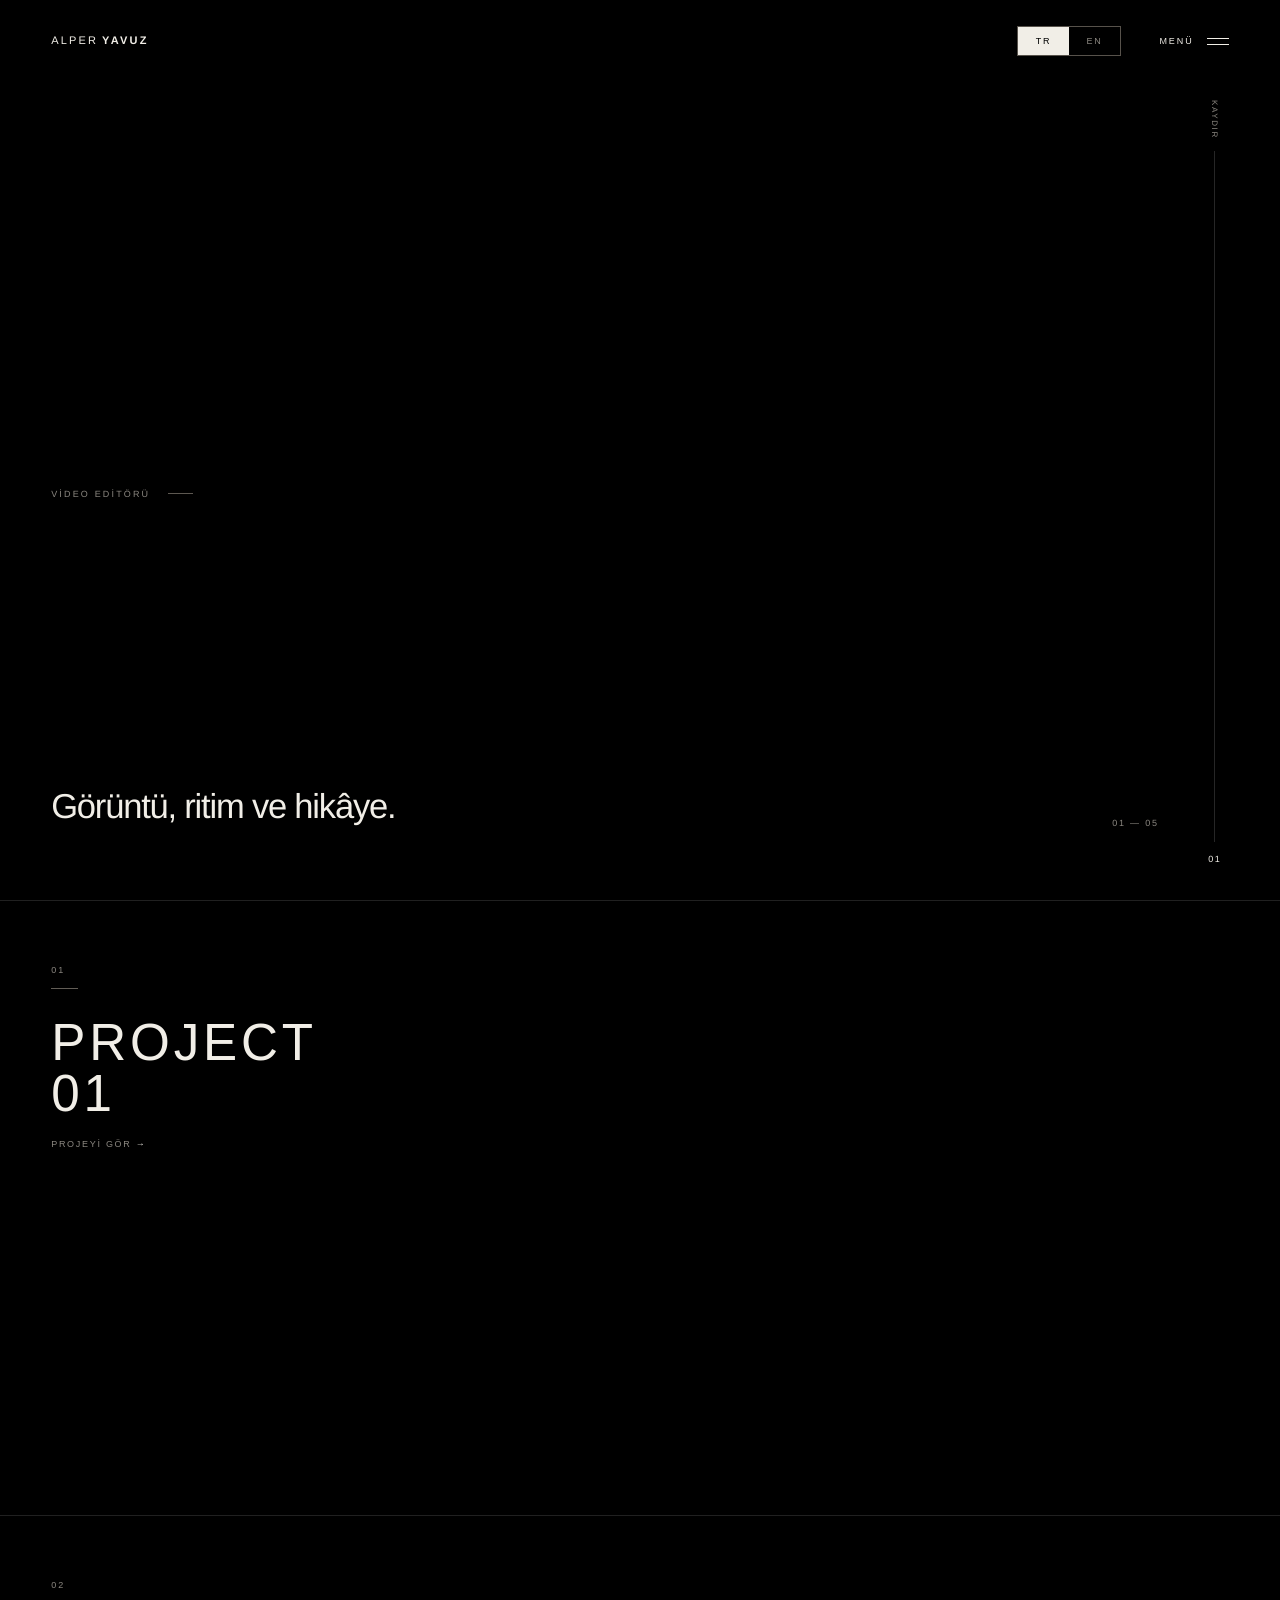
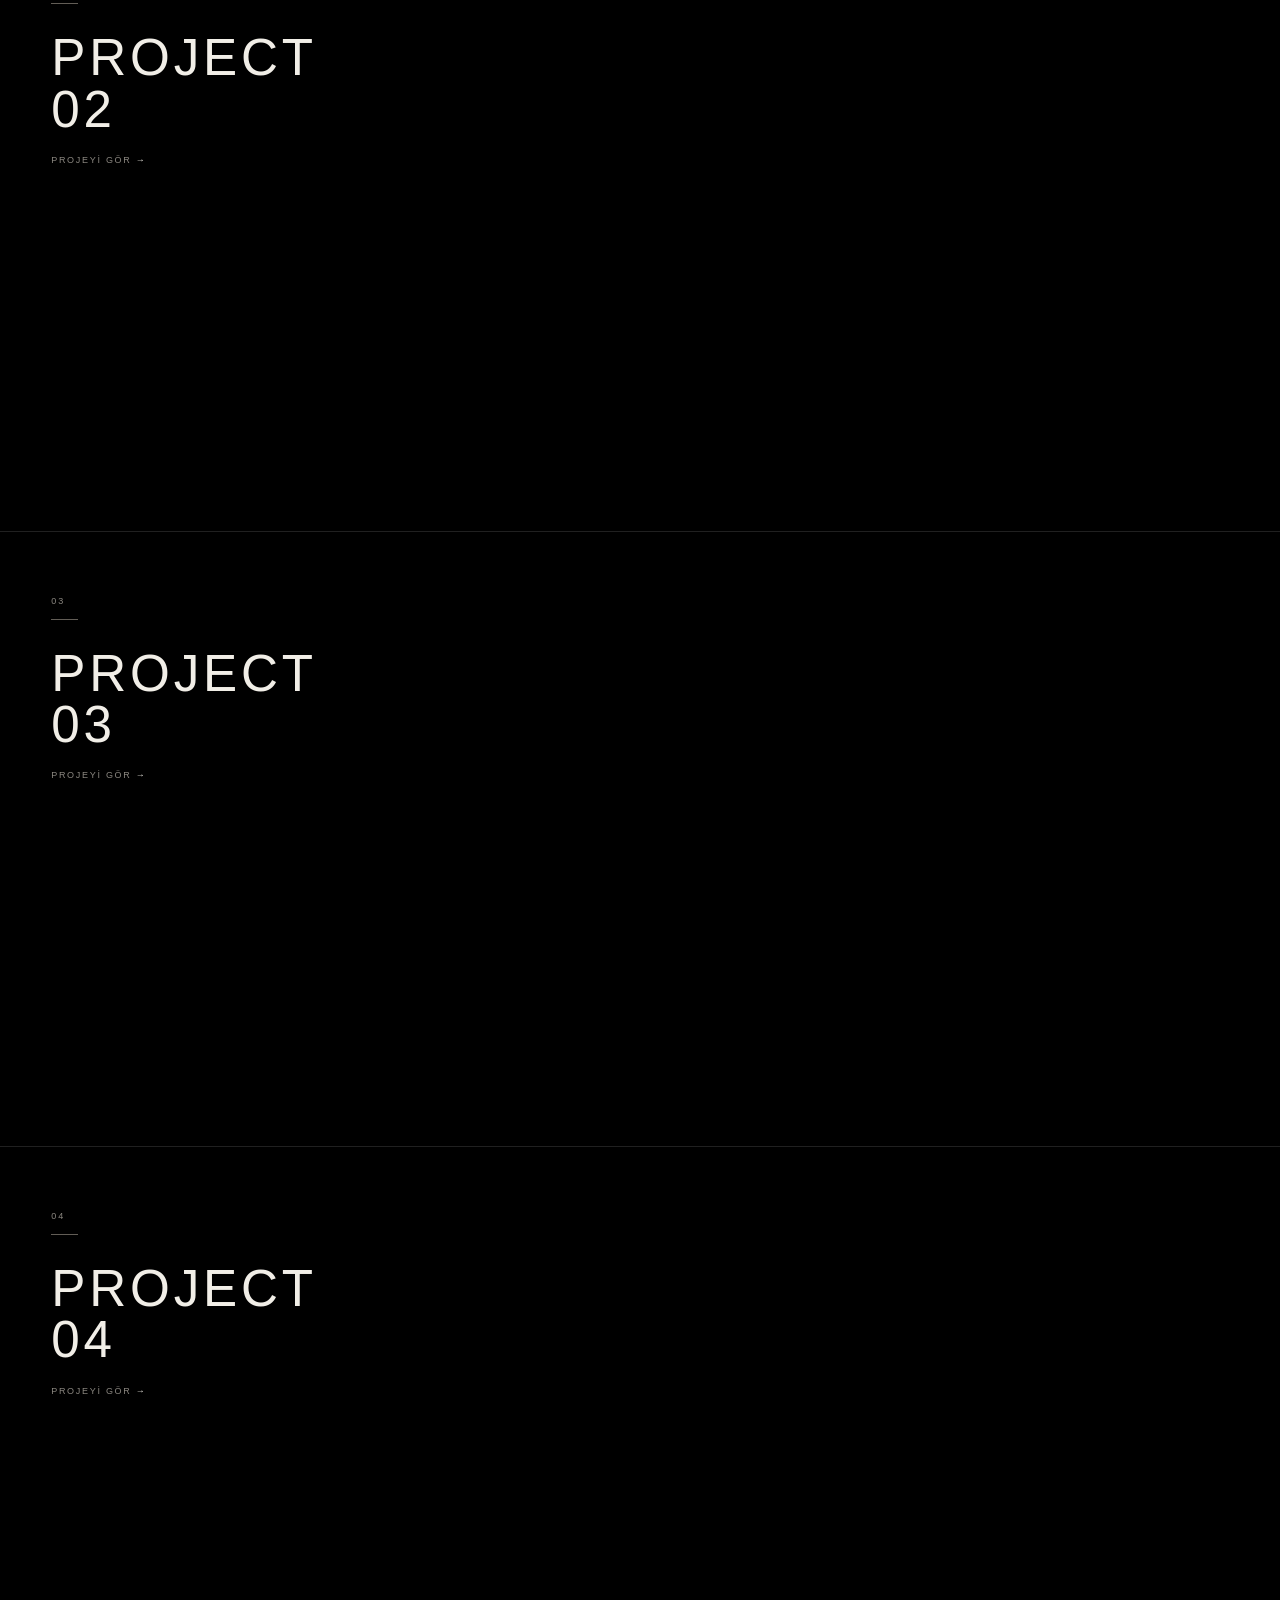
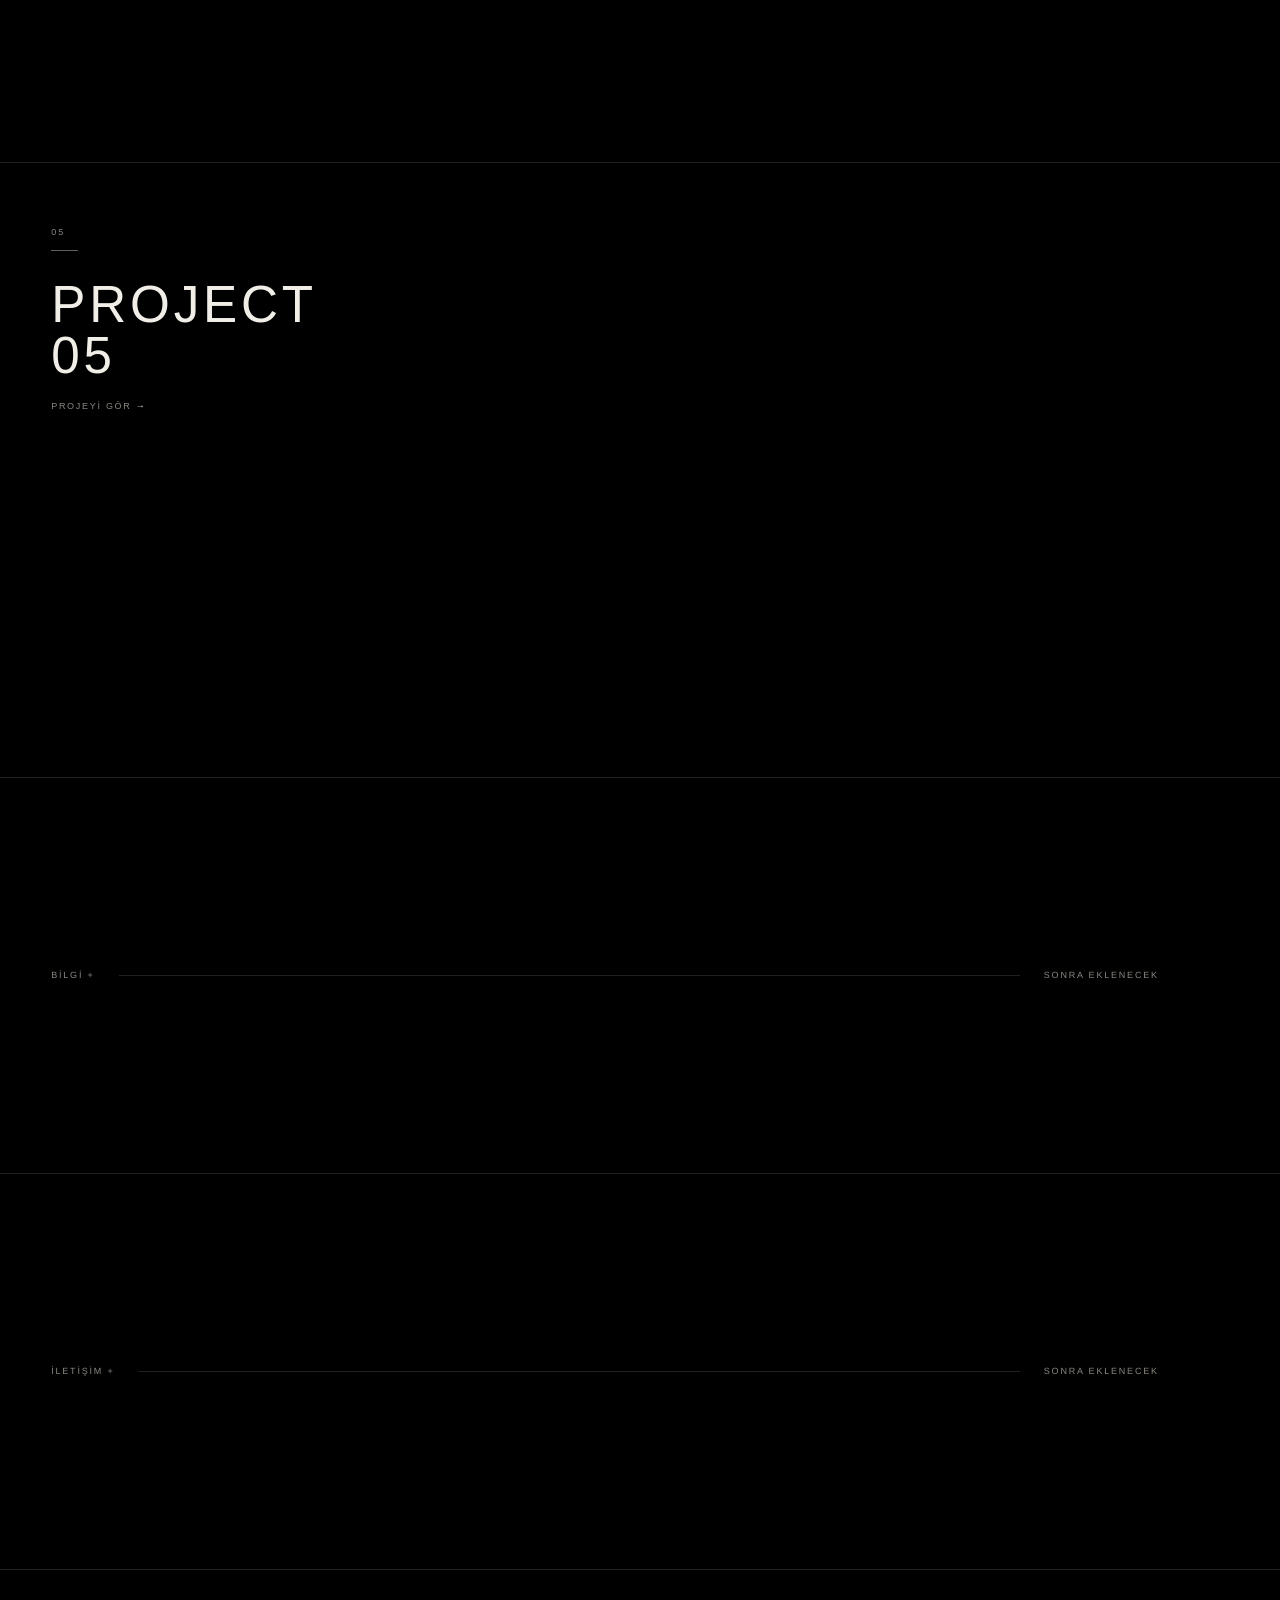
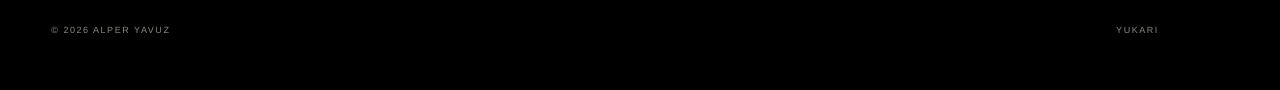
==== index.html @ e5b972b0 "Add files via upload" ====
<!doctype html>
<html lang="tr">
<head>
  <meta charset="utf-8">
  <meta name="viewport" content="width=device-width, initial-scale=1, viewport-fit=cover">
  <meta name="theme-color" content="#000000">
  <meta name="description" content="Alper Yavuz — Video Editor Portfolio">
  <title>Alper Yavuz — Video Editor</title>

  <link rel="stylesheet" href="styles.css">
  <script defer src="script.js"></script>
</head>

<body>
  <div class="loader" aria-hidden="true">
    <div class="loader__bar"><span></span></div>
    <span class="loader__count">00</span>
  </div>

  <div class="cursor" aria-hidden="true">
    <span data-tr="GÖR" data-en="VIEW">GÖR</span>
  </div>

  <header class="header">
    <a class="brand" href="#top" aria-label="Alper Yavuz">
      <span class="brand__thin">Alper</span>
      <span class="brand__bold">Yavuz</span>
    </a>

    <div class="header__actions">
      <div class="language" data-active="tr" role="group" aria-label="Dil seçimi">
        <span class="language__indicator" aria-hidden="true"></span>
        <button class="language__button is-active" type="button" data-language="tr">TR</button>
        <button class="language__button" type="button" data-language="en">EN</button>
      </div>

      <button class="menu-button" type="button" aria-expanded="false" aria-controls="menu">
        <span data-tr="MENÜ" data-en="MENU">MENÜ</span>
        <span class="menu-button__icon" aria-hidden="true"><i></i><i></i></span>
      </button>
    </div>
  </header>

  <nav class="menu" id="menu" aria-hidden="true">
    <div class="menu__inner">
      <a href="#work" data-menu-close>
        <small>01</small>
        <strong data-tr="İŞLER" data-en="WORK">İŞLER</strong>
      </a>
      <a href="#info" data-menu-close>
        <small>02</small>
        <strong data-tr="BİLGİ" data-en="INFO">BİLGİ</strong>
      </a>
      <a href="#contact" data-menu-close>
        <small>03</small>
        <strong data-tr="İLETİŞİM" data-en="CONTACT">İLETİŞİM</strong>
      </a>
    </div>
  </nav>

  <aside class="progress" aria-hidden="true">
    <span class="progress__label" data-tr="KAYDIR" data-en="SCROLL">KAYDIR</span>
    <span class="progress__track"><i></i></span>
    <span class="progress__number">01</span>
  </aside>

  <main id="top">
    <section class="hero">
      <div class="hero__role">
        <span data-tr="VİDEO EDİTÖRÜ" data-en="VIDEO EDITOR">VİDEO EDİTÖRÜ</span>
        <i aria-hidden="true"></i>
      </div>

      <div class="hero__bottom">
        <p data-tr="Görüntü, ritim ve hikâye."
           data-en="Image, rhythm and story.">
          Görüntü, ritim ve hikâye.
        </p>
        <span>01 — 05</span>
      </div>
    </section>

    <section class="work" id="work" aria-label="Portfolio">
      <article class="project" data-index="01">
        <button class="project__button" type="button" aria-label="Project 01">
          <div class="project__meta">
            <span class="project__number">01</span>
            <h2>Project 01</h2>
            <span class="project__view" data-tr="PROJEYİ GÖR" data-en="VIEW PROJECT">PROJEYİ GÖR</span>
          </div>
          <div class="project__media project__media--01">
            <span data-tr="VİDEO / GÖRSEL ALANI" data-en="VIDEO / IMAGE AREA">VİDEO / GÖRSEL ALANI</span>
          </div>
        </button>
      </article>

      <article class="project" data-index="02">
        <button class="project__button" type="button" aria-label="Project 02">
          <div class="project__meta">
            <span class="project__number">02</span>
            <h2>Project 02</h2>
            <span class="project__view" data-tr="PROJEYİ GÖR" data-en="VIEW PROJECT">PROJEYİ GÖR</span>
          </div>
          <div class="project__media project__media--02">
            <span data-tr="VİDEO / GÖRSEL ALANI" data-en="VIDEO / IMAGE AREA">VİDEO / GÖRSEL ALANI</span>
          </div>
        </button>
      </article>

      <article class="project" data-index="03">
        <button class="project__button" type="button" aria-label="Project 03">
          <div class="project__meta">
            <span class="project__number">03</span>
            <h2>Project 03</h2>
            <span class="project__view" data-tr="PROJEYİ GÖR" data-en="VIEW PROJECT">PROJEYİ GÖR</span>
          </div>
          <div class="project__media project__media--03">
            <span data-tr="VİDEO / GÖRSEL ALANI" data-en="VIDEO / IMAGE AREA">VİDEO / GÖRSEL ALANI</span>
          </div>
        </button>
      </article>

      <article class="project" data-index="04">
        <button class="project__button" type="button" aria-label="Project 04">
          <div class="project__meta">
            <span class="project__number">04</span>
            <h2>Project 04</h2>
            <span class="project__view" data-tr="PROJEYİ GÖR" data-en="VIEW PROJECT">PROJEYİ GÖR</span>
          </div>
          <div class="project__media project__media--04">
            <span data-tr="VİDEO / GÖRSEL ALANI" data-en="VIDEO / IMAGE AREA">VİDEO / GÖRSEL ALANI</span>
          </div>
        </button>
      </article>

      <article class="project" data-index="05">
        <button class="project__button" type="button" aria-label="Project 05">
          <div class="project__meta">
            <span class="project__number">05</span>
            <h2>Project 05</h2>
            <span class="project__view" data-tr="PROJEYİ GÖR" data-en="VIEW PROJECT">PROJEYİ GÖR</span>
          </div>
          <div class="project__media project__media--05">
            <span data-tr="VİDEO / GÖRSEL ALANI" data-en="VIDEO / IMAGE AREA">VİDEO / GÖRSEL ALANI</span>
          </div>
        </button>
      </article>
    </section>

    <section class="reserved" id="info">
      <span data-tr="BİLGİ +" data-en="INFO +">BİLGİ +</span>
      <div class="reserved__line"></div>
      <span data-tr="SONRA EKLENECEK" data-en="COMING LATER">SONRA EKLENECEK</span>
    </section>

    <section class="reserved" id="contact">
      <span data-tr="İLETİŞİM +" data-en="CONTACT +">İLETİŞİM +</span>
      <div class="reserved__line"></div>
      <span data-tr="SONRA EKLENECEK" data-en="COMING LATER">SONRA EKLENECEK</span>
    </section>
  </main>

  <div class="modal" aria-hidden="true" role="dialog" aria-modal="true" aria-label="Project preview">
    <button class="modal__close" type="button" aria-label="Kapat">×</button>

    <div class="modal__content">
      <span class="modal__number">01</span>
      <h2>Project 01</h2>
      <div class="modal__media">
        <span data-tr="VİDEO BURAYA GELECEK" data-en="VIDEO WILL GO HERE">VİDEO BURAYA GELECEK</span>
      </div>
    </div>
  </div>

  <footer class="footer">
    <span>© 2026 Alper Yavuz</span>
    <a href="#top" data-tr="YUKARI" data-en="BACK TO TOP">YUKARI</a>
  </footer>
</body>
</html>
---- styles.css ----
/*
  FONT
  ----
  Kendi lisanslı Grotesk font dosyalarını assets/fonts klasörüne şu isimlerle koy:
  Grotesk-Thin.woff2
  Grotesk-Regular.woff2
  Grotesk-Bold.woff2

  Dosyalar eklenmezse Helvetica Neue / Arial otomatik fallback olarak kullanılır.
*/

@font-face {
  font-family: "Grotesk";
  src: url("assets/fonts/Grotesk-Thin.woff2") format("woff2");
  font-style: normal;
  font-weight: 200;
  font-display: swap;
}

@font-face {
  font-family: "Grotesk";
  src: url("assets/fonts/Grotesk-Regular.woff2") format("woff2");
  font-style: normal;
  font-weight: 400;
  font-display: swap;
}

@font-face {
  font-family: "Grotesk";
  src: url("assets/fonts/Grotesk-Bold.woff2") format("woff2");
  font-style: normal;
  font-weight: 800;
  font-display: swap;
}

:root {
  --black: #000000;
  --off-white: #f1eee7;
  --muted: #8b8780;
  --line: #202020;
  --panel: #080808;
  --header-height: 82px;
  --side: clamp(20px, 4vw, 64px);
  --ease: cubic-bezier(.77, 0, .18, 1);
}

* {
  box-sizing: border-box;
}

html {
  background: var(--black);
  scroll-behavior: smooth;
}

body {
  margin: 0;
  overflow-x: hidden;
  background: var(--black);
  color: var(--off-white);
  font-family: "Grotesk", "Helvetica Neue", Helvetica, Arial, sans-serif;
  -webkit-font-smoothing: antialiased;
  text-rendering: geometricPrecision;
}

body.is-locked {
  overflow: hidden;
}

a {
  color: inherit;
  text-decoration: none;
}

button {
  color: inherit;
  font: inherit;
}

button,
a {
  -webkit-tap-highlight-color: transparent;
}

::selection {
  background: var(--off-white);
  color: var(--black);
}

/* Loader */

.loader {
  position: fixed;
  inset: 0;
  z-index: 1000;
  display: grid;
  place-items: center;
  background: var(--black);
  transition:
    opacity .65s ease,
    visibility .65s ease;
}

.loader.is-hidden {
  opacity: 0;
  visibility: hidden;
}

.loader__bar {
  width: min(230px, 56vw);
  height: 1px;
  overflow: hidden;
  background: #1b1b1b;
}

.loader__bar span {
  display: block;
  width: 0;
  height: 100%;
  background: var(--off-white);
}

.loader__count {
  position: absolute;
  transform: translateY(34px);
  color: var(--muted);
  font-size: 9px;
  letter-spacing: .24em;
}

/* Header */

.header {
  position: fixed;
  z-index: 100;
  top: 0;
  left: 0;
  width: 100%;
  height: var(--header-height);
  padding: 0 var(--side);
  display: flex;
  align-items: center;
  justify-content: space-between;
  mix-blend-mode: difference;
}

.brand {
  display: inline-flex;
  align-items: baseline;
  gap: .35em;
  font-size: 11px;
  letter-spacing: .2em;
  text-transform: uppercase;
  white-space: nowrap;
}

.brand__thin {
  font-weight: 200;
}

.brand__bold {
  font-weight: 800;
}

.header__actions {
  display: flex;
  align-items: center;
  gap: clamp(18px, 3vw, 42px);
}

/* Language switch */

.language {
  position: relative;
  width: 104px;
  height: 30px;
  display: grid;
  grid-template-columns: 1fr 1fr;
  border: 1px solid #57524b;
  background: transparent;
}

.language__indicator {
  position: absolute;
  z-index: 1;
  top: 0;
  bottom: 0;
  left: 0;
  width: 50%;
  background: var(--off-white);
  transition: transform .35s var(--ease);
}

.language[data-active="en"] .language__indicator {
  transform: translateX(100%);
}

.language__button {
  position: relative;
  z-index: 2;
  border: 0;
  background: transparent;
  color: var(--muted);
  cursor: pointer;
  font-size: 9px;
  font-weight: 400;
  letter-spacing: .2em;
  transition: color .3s ease;
}

.language__button.is-active {
  color: var(--black);
}

/* Menu button */

.menu-button {
  display: inline-flex;
  align-items: center;
  gap: 13px;
  padding: 8px 0;
  border: 0;
  background: transparent;
  cursor: pointer;
  font-size: 9px;
  letter-spacing: .22em;
  text-transform: uppercase;
}

.menu-button__icon {
  position: relative;
  width: 22px;
  height: 12px;
  display: block;
}

.menu-button__icon i {
  position: absolute;
  right: 0;
  width: 22px;
  height: 1px;
  background: var(--off-white);
  transition:
    top .35s var(--ease),
    transform .35s var(--ease);
}

.menu-button__icon i:first-child {
  top: 3px;
}

.menu-button__icon i:last-child {
  top: 9px;
}

.menu-button[aria-expanded="true"] .menu-button__icon i:first-child {
  top: 6px;
  transform: rotate(45deg);
}

.menu-button[aria-expanded="true"] .menu-button__icon i:last-child {
  top: 6px;
  transform: rotate(-45deg);
}

/* Fullscreen menu */

.menu {
  position: fixed;
  z-index: 90;
  inset: 0;
  visibility: hidden;
  transform: translateY(-100%);
  background: var(--black);
  transition:
    transform .72s var(--ease),
    visibility .72s;
}

.menu.is-open {
  visibility: visible;
  transform: translateY(0);
}

.menu__inner {
  min-height: 100%;
  padding:
    calc(var(--header-height) + 7vh)
    var(--side)
    7vh;
  display: flex;
  flex-direction: column;
  justify-content: center;
}

.menu__inner a {
  display: grid;
  grid-template-columns: 64px 1fr;
  align-items: baseline;
  padding: 2.2vh 0;
  border-bottom: 1px solid var(--line);
}

.menu__inner small {
  color: var(--muted);
  font-size: 9px;
  letter-spacing: .18em;
}

.menu__inner strong {
  font-size: clamp(44px, 8vw, 112px);
  font-weight: 200;
  line-height: .92;
  letter-spacing: -.055em;
  transition: opacity .25s ease;
}

.menu__inner a:hover strong {
  opacity: .55;
}

/* Scroll progress */

.progress {
  position: fixed;
  z-index: 40;
  top: 100px;
  right: var(--side);
  bottom: 36px;
  width: 28px;
  display: flex;
  flex-direction: column;
  align-items: center;
  pointer-events: none;
}

.progress__label {
  margin-bottom: 12px;
  color: var(--muted);
  font-size: 8px;
  letter-spacing: .2em;
  writing-mode: vertical-rl;
}

.progress__track {
  position: relative;
  width: 1px;
  flex: 1;
  overflow: hidden;
  background: #262626;
}

.progress__track i {
  position: absolute;
  inset: 0 0 auto;
  height: 0;
  background: var(--off-white);
}

.progress__number {
  margin-top: 12px;
  font-size: 9px;
  letter-spacing: .18em;
}

/* Hero */

.hero {
  min-height: 100svh;
  padding:
    calc(var(--header-height) + 13vh)
    calc(var(--side) + 70px)
    8vh
    var(--side);
  display: grid;
  grid-template-rows: 1fr auto;
}

.hero__role {
  align-self: center;
  display: inline-flex;
  align-items: center;
  gap: 18px;
  color: var(--muted);
  font-size: 9px;
  letter-spacing: .24em;
}

.hero__role i {
  width: 25px;
  height: 1px;
  background: #5d5851;
}

.hero__bottom {
  display: flex;
  justify-content: space-between;
  gap: 30px;
  align-items: end;
}

.hero__bottom p {
  max-width: 520px;
  margin: 0;
  font-size: clamp(22px, 2.7vw, 42px);
  font-weight: 200;
  line-height: 1.15;
  letter-spacing: -.035em;
}

.hero__bottom > span {
  color: var(--muted);
  font-size: 9px;
  letter-spacing: .2em;
}

/* Projects */

.work {
  border-top: 1px solid var(--line);
}

.project {
  min-height: clamp(340px, 48vw, 680px);
  overflow: hidden;
  border-bottom: 1px solid var(--line);
}

.project__button {
  width: 100%;
  min-height: inherit;
  padding: 0;
  display: grid;
  grid-template-columns: minmax(250px, 28vw) minmax(0, 1fr);
  border: 0;
  background: var(--black);
  text-align: left;
  cursor: pointer;
}

.project__meta {
  position: relative;
  z-index: 2;
  padding:
    clamp(34px, 5vw, 76px)
    24px
    clamp(34px, 5vw, 76px)
    var(--side);
  display: flex;
  flex-direction: column;
  justify-content: center;
}

.project__number {
  color: var(--muted);
  font-size: 9px;
  letter-spacing: .22em;
}

.project__number::after {
  content: "";
  display: block;
  width: 27px;
  height: 1px;
  margin-top: 13px;
  background: #625d56;
}

.project h2 {
  margin: 28px 0 20px;
  font-size: clamp(30px, 4vw, 62px);
  font-weight: 200;
  letter-spacing: .075em;
  line-height: 1;
  text-transform: uppercase;
}

.project__view {
  color: var(--muted);
  font-size: 9px;
  letter-spacing: .19em;
}

.project__view::after {
  content: "  →";
  color: var(--off-white);
}

.project__media {
  position: relative;
  min-width: 0;
  overflow: hidden;
  background: var(--panel);
  transform: scale(1);
  transition: transform .75s cubic-bezier(.2,.8,.2,1);
}

.project__media::before,
.project__media::after {
  content: "";
  position: absolute;
  inset: 0;
}

.project__media::before {
  opacity: .52;
  transform: scale(1);
  transition:
    opacity .55s ease,
    transform .85s cubic-bezier(.2,.8,.2,1);
}

.project__media::after {
  background:
    linear-gradient(
      90deg,
      rgba(0,0,0,.58),
      transparent 24%,
      transparent 76%,
      rgba(0,0,0,.22)
    );
}

.project__media--01::before {
  background:
    linear-gradient(120deg, #040404 12%, #1c1c1c 51%, #050505 88%);
}

.project__media--02::before {
  background:
    radial-gradient(circle at 58% 47%, #262626 0 3%, #111111 4% 20%, #040404 21% 100%);
}

.project__media--03::before {
  background:
    linear-gradient(137deg, #040404 0 39%, #1d1d1d 40% 49%, #060606 50% 100%);
}

.project__media--04::before {
  background:
    radial-gradient(ellipse at 70% 36%, #212121 0 8%, #0d0d0d 30%, #030303 72%);
}

.project__media--05::before {
  background:
    linear-gradient(90deg, #040404 0 48%, #232323 49% 51%, #050505 52%);
}

.project__media > span {
  position: absolute;
  z-index: 2;
  right: 20px;
  bottom: 18px;
  color: #5f5a54;
  font-size: 8px;
  letter-spacing: .18em;
}

.project__button:hover .project__media {
  transform: scale(.985);
}

.project__button:hover .project__media::before {
  opacity: .82;
  transform: scale(1.04);
}

/* Reserved sections */

.reserved {
  min-height: 44svh;
  padding:
    clamp(70px, 10vw, 140px)
    calc(var(--side) + 70px)
    clamp(70px, 10vw, 140px)
    var(--side);
  display: grid;
  grid-template-columns: auto minmax(40px, 1fr) auto;
  gap: 24px;
  align-items: center;
  border-bottom: 1px solid var(--line);
}

.reserved > span {
  color: var(--muted);
  font-size: 9px;
  letter-spacing: .2em;
  white-space: nowrap;
}

.reserved__line {
  height: 1px;
  background: var(--line);
}

/* Modal */

.modal {
  position: fixed;
  z-index: 200;
  inset: 0;
  visibility: hidden;
  opacity: 0;
  background: var(--black);
  transition:
    opacity .45s ease,
    visibility .45s ease;
}

.modal.is-open {
  visibility: visible;
  opacity: 1;
}

.modal__close {
  position: absolute;
  z-index: 2;
  top: 20px;
  right: var(--side);
  padding: 4px;
  border: 0;
  background: transparent;
  cursor: pointer;
  font-size: 38px;
  font-weight: 200;
  line-height: 1;
}

.modal__content {
  min-height: 100%;
  padding: 14vh var(--side) 6vh;
  display: grid;
  grid-template-columns: 70px minmax(0, 1fr);
  grid-template-rows: auto 1fr;
  gap: 24px;
}

.modal__number {
  padding-top: 14px;
  color: var(--muted);
  font-size: 9px;
  letter-spacing: .2em;
}

.modal h2 {
  margin: 0 0 4vh;
  font-size: clamp(44px, 8vw, 120px);
  font-weight: 200;
  line-height: .9;
  letter-spacing: -.055em;
}

.modal__media {
  grid-column: 2;
  min-height: 52vh;
  display: grid;
  place-items: center;
  border: 1px solid var(--line);
  background: var(--panel);
  color: var(--muted);
  font-size: 9px;
  letter-spacing: .2em;
}

/* Footer */

.footer {
  min-height: 120px;
  padding: 36px calc(var(--side) + 70px) 36px var(--side);
  display: flex;
  align-items: center;
  justify-content: space-between;
  gap: 24px;
  color: var(--muted);
  font-size: 9px;
  letter-spacing: .17em;
  text-transform: uppercase;
}

/* Custom cursor */

.cursor {
  position: fixed;
  z-index: 500;
  top: 0;
  left: 0;
  width: 64px;
  height: 64px;
  display: grid;
  place-items: center;
  pointer-events: none;
  border: 1px solid rgba(241,238,231,.62);
  border-radius: 50%;
  opacity: 0;
  transform: translate(-50%, -50%) scale(.35);
  transition:
    width .22s ease,
    height .22s ease,
    opacity .18s ease,
    transform .22s ease;
}

.cursor span {
  opacity: 0;
  font-size: 8px;
  letter-spacing: .16em;
  transition: opacity .2s ease;
}

.cursor.is-visible {
  opacity: 1;
}

.cursor.is-project {
  width: 86px;
  height: 86px;
  background: var(--off-white);
  color: var(--black);
  transform: translate(-50%, -50%) scale(1);
}

.cursor.is-project span {
  opacity: 1;
}

/* Entry animations */

.hero__role,
.hero__bottom,
.project__meta,
.project__media,
.reserved > * {
  opacity: 0;
  transform: translateY(22px);
  transition:
    opacity .85s ease,
    transform .85s var(--ease);
}

.is-revealed {
  opacity: 1 !important;
  transform: none !important;
}

/* Mobile */

@media (max-width: 760px) {
  :root {
    --header-height: 72px;
    --side: 18px;
  }

  .header {
    background: linear-gradient(to bottom, rgba(0,0,0,.88), transparent);
    mix-blend-mode: normal;
  }

  .brand {
    font-size: 10px;
    letter-spacing: .16em;
  }

  .header__actions {
    gap: 14px;
  }

  .language {
    width: 82px;
    height: 28px;
  }

  .menu-button > span:first-child {
    display: none;
  }

  .progress,
  .cursor {
    display: none;
  }

  .hero {
    min-height: 100svh;
    padding:
      calc(var(--header-height) + 11vh)
      var(--side)
      max(36px, env(safe-area-inset-bottom))
      var(--side);
  }

  .hero__role {
    align-self: start;
    margin-top: 16vh;
  }

  .hero__bottom {
    align-items: end;
  }

  .hero__bottom p {
    max-width: 270px;
    font-size: clamp(26px, 8vw, 38px);
  }

  .project {
    min-height: auto;
  }

  .project__button {
    min-height: 72svh;
    grid-template-columns: 1fr;
    grid-template-rows: minmax(0, 1fr) auto;
  }

  .project__media {
    grid-row: 1;
    min-height: 48svh;
  }

  .project__meta {
    grid-row: 2;
    padding: 25px var(--side) 30px;
  }

  .project h2 {
    margin: 20px 0 16px;
    font-size: clamp(28px, 9vw, 44px);
  }

  .project__media > span {
    right: 14px;
    bottom: 13px;
    font-size: 7px;
  }

  .reserved {
    min-height: 32svh;
    padding: 60px var(--side);
    grid-template-columns: 1fr;
    gap: 20px;
  }

  .reserved__line {
    width: 100%;
  }

  .menu__inner a {
    grid-template-columns: 38px 1fr;
  }

  .menu__inner strong {
    font-size: clamp(42px, 15vw, 72px);
  }

  .modal__content {
    padding:
      calc(var(--header-height) + 34px)
      var(--side)
      28px;
    grid-template-columns: 1fr;
    grid-template-rows: auto auto 1fr;
    gap: 14px;
  }

  .modal__number {
    padding: 0;
  }

  .modal h2 {
    margin: 0 0 16px;
    font-size: clamp(40px, 14vw, 72px);
  }

  .modal__media {
    grid-column: 1;
    min-height: 56svh;
    text-align: center;
  }

  .footer {
    min-height: 100px;
    padding: 30px var(--side);
  }
}

/* Reduced motion */

@media (prefers-reduced-motion: reduce) {
  html {
    scroll-behavior: auto;
  }

  *,
  *::before,
  *::after {
    animation-duration: .01ms !important;
    animation-iteration-count: 1 !important;
    transition-duration: .01ms !important;
  }

  .loader {
    display: none;
  }
}
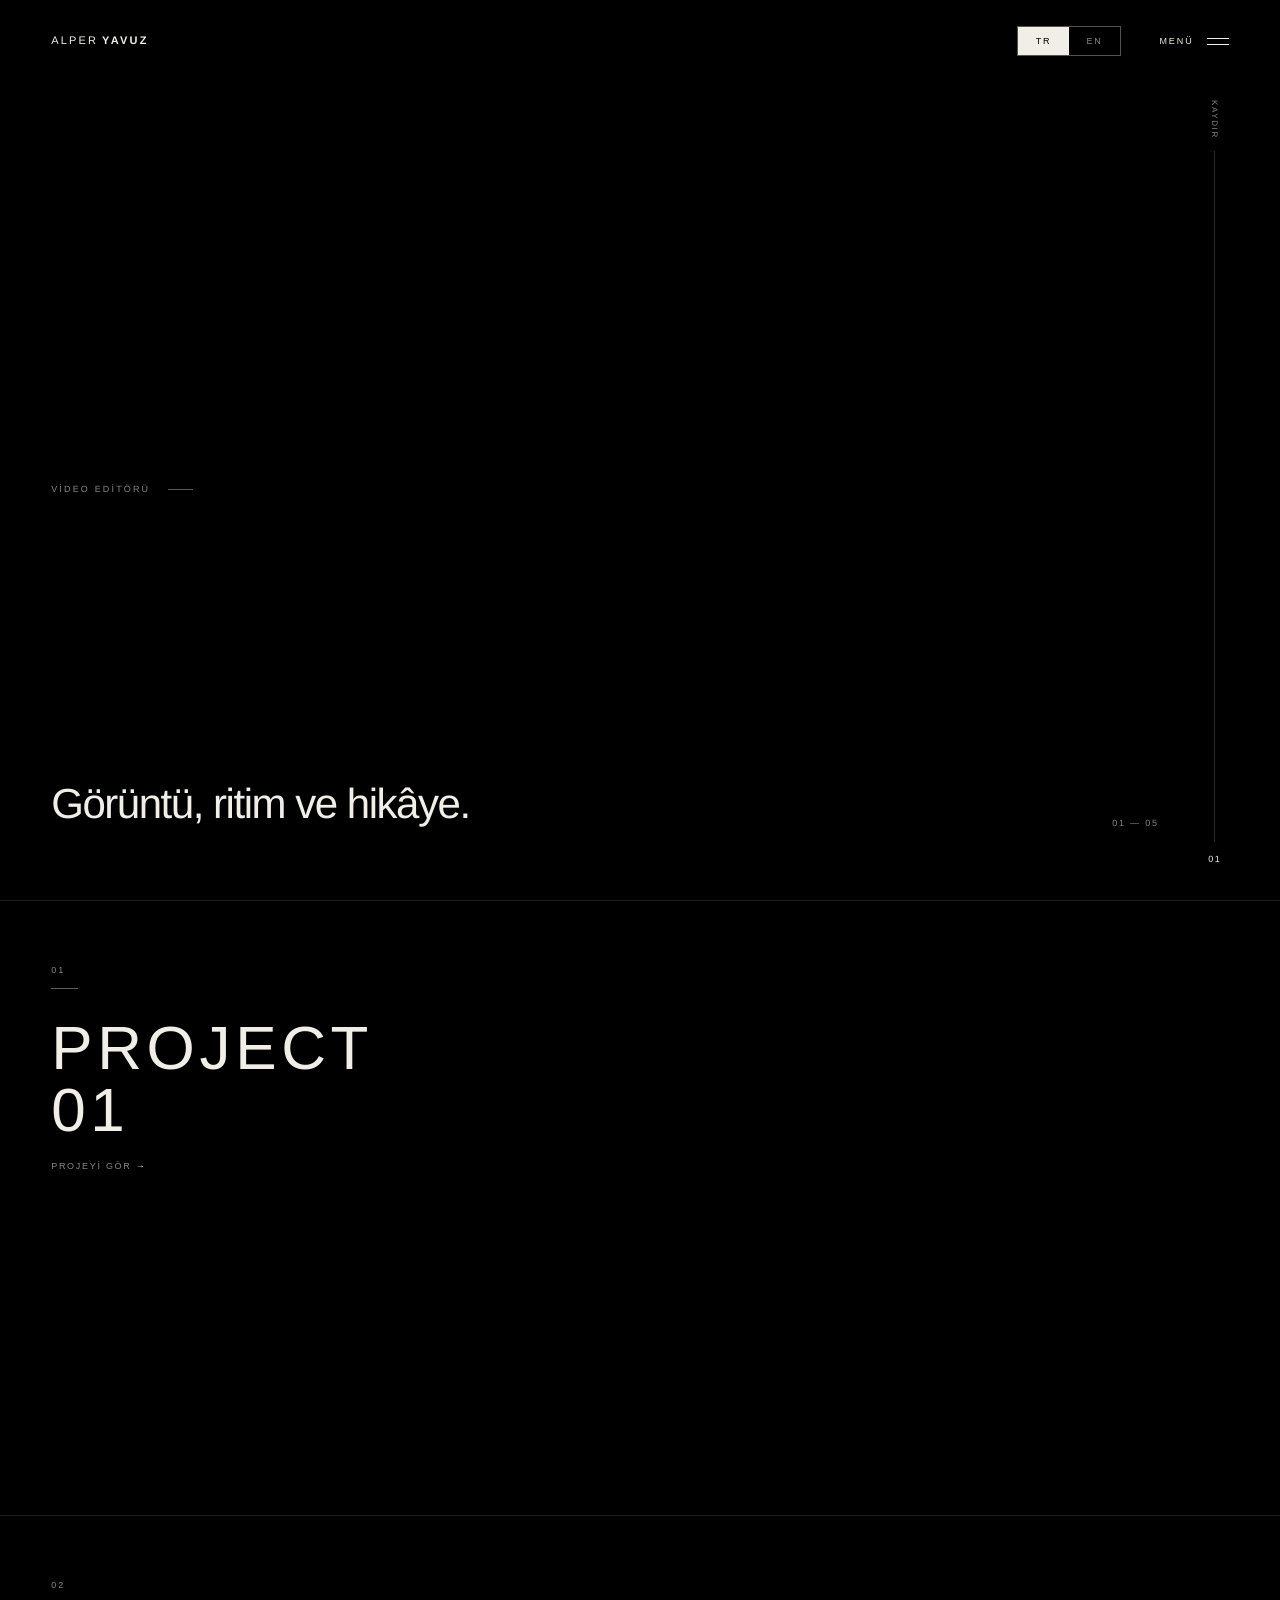
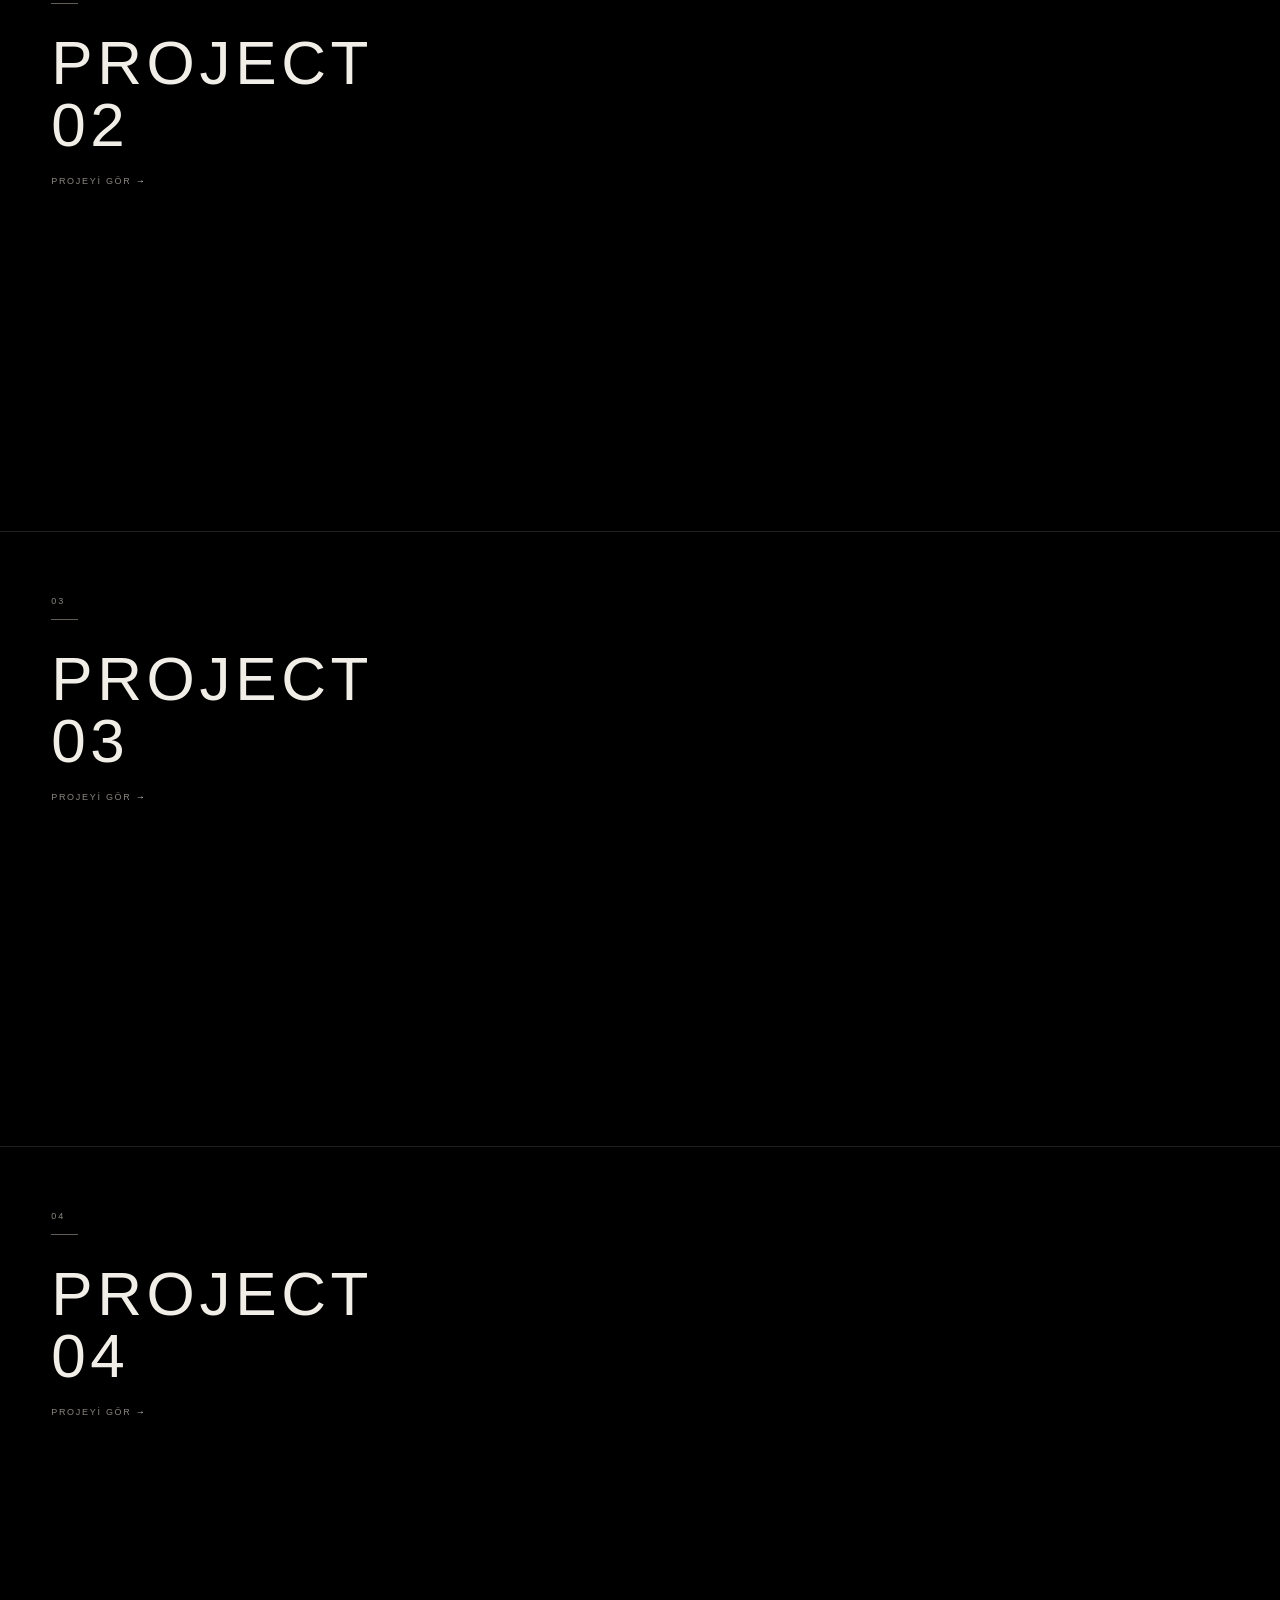
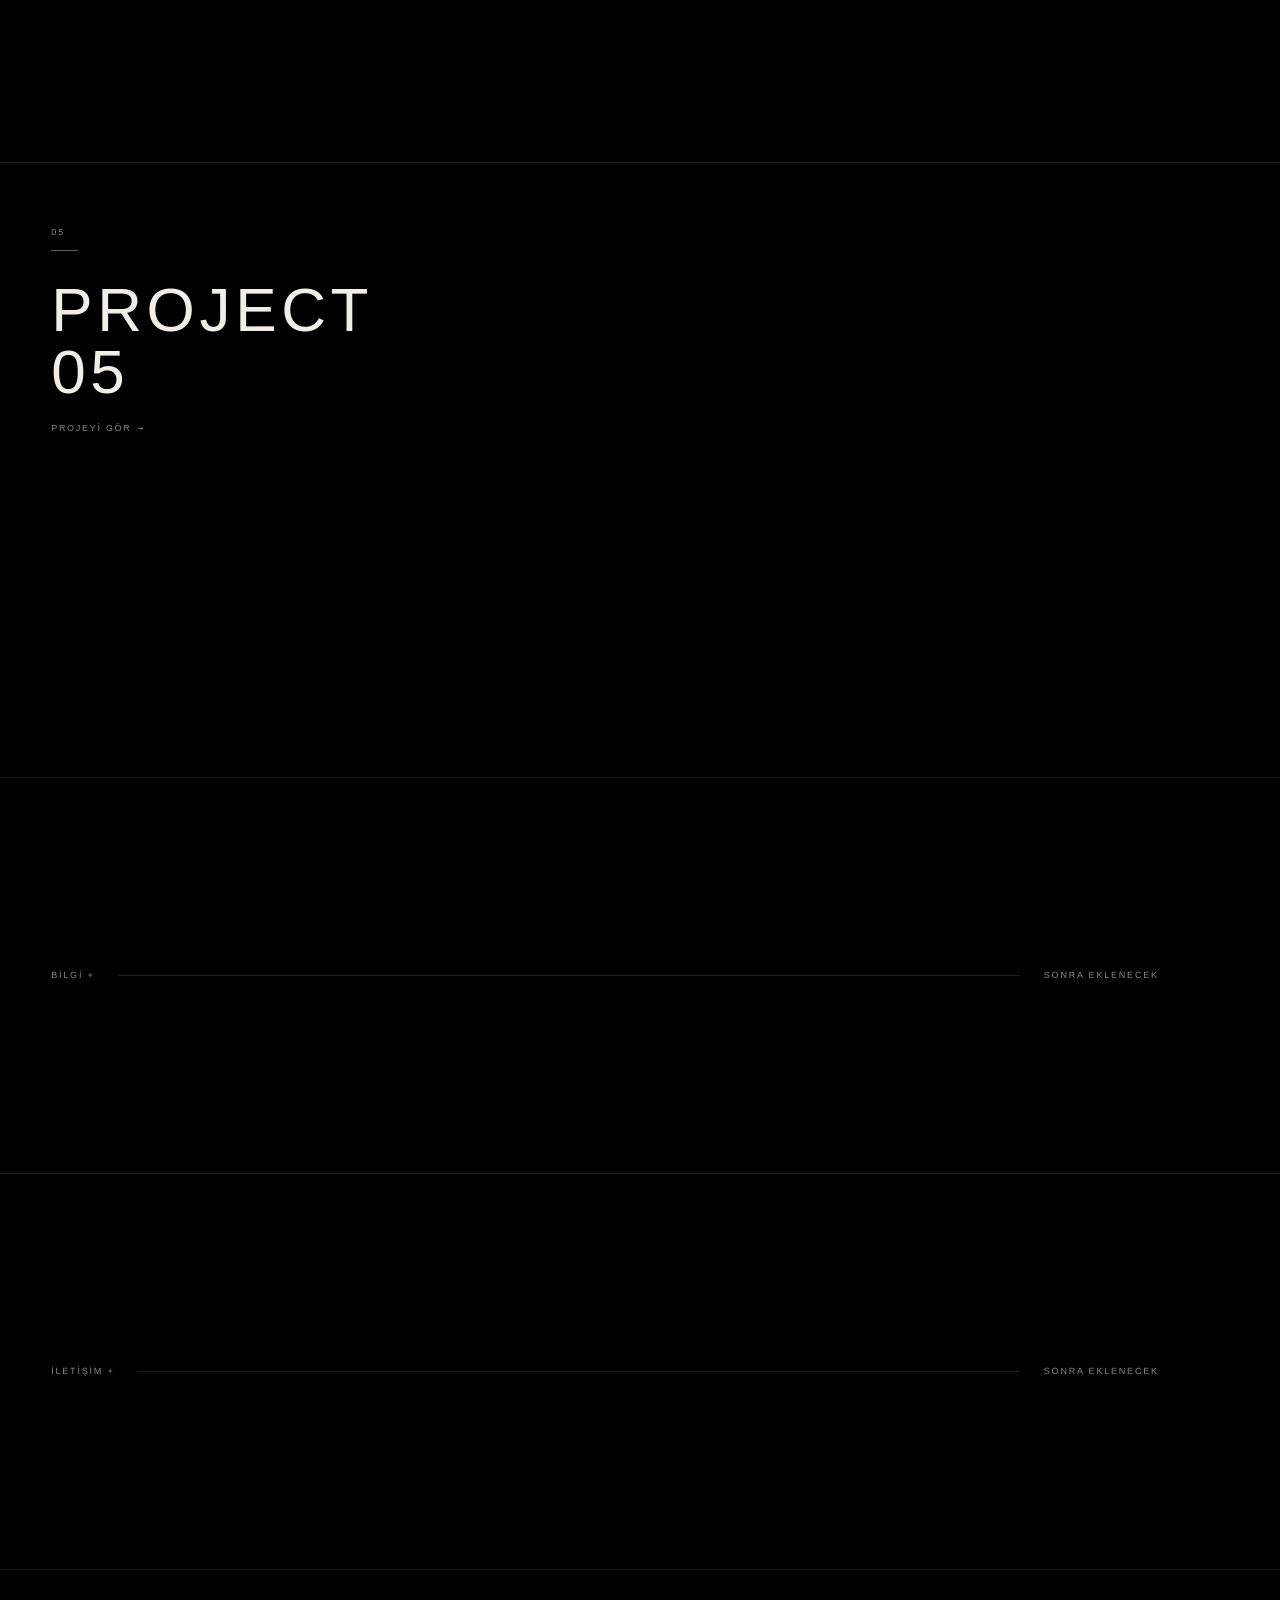
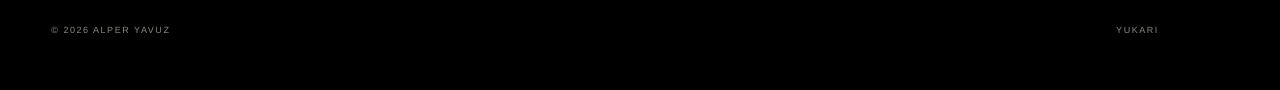
==== commit 54ad79d9: "Add files via upload" ====
--- a/index.html
+++ b/index.html
@@ -10,7 +10,6 @@
   <link rel="stylesheet" href="styles.css">
   <script defer src="script.js"></script>
 </head>
-
 <body>
   <div class="loader" aria-hidden="true">
     <div class="loader__bar"><span></span></div>
@@ -43,18 +42,9 @@
 
   <nav class="menu" id="menu" aria-hidden="true">
     <div class="menu__inner">
-      <a href="#work" data-menu-close>
-        <small>01</small>
-        <strong data-tr="İŞLER" data-en="WORK">İŞLER</strong>
-      </a>
-      <a href="#info" data-menu-close>
-        <small>02</small>
-        <strong data-tr="BİLGİ" data-en="INFO">BİLGİ</strong>
-      </a>
-      <a href="#contact" data-menu-close>
-        <small>03</small>
-        <strong data-tr="İLETİŞİM" data-en="CONTACT">İLETİŞİM</strong>
-      </a>
+      <a href="#work" data-menu-close><small>01</small><strong data-tr="İŞLER" data-en="WORK">İŞLER</strong></a>
+      <a href="#info" data-menu-close><small>02</small><strong data-tr="BİLGİ" data-en="INFO">BİLGİ</strong></a>
+      <a href="#contact" data-menu-close><small>03</small><strong data-tr="İLETİŞİM" data-en="CONTACT">İLETİŞİM</strong></a>
     </div>
   </nav>
 
@@ -66,109 +56,34 @@
 
   <main id="top">
     <section class="hero">
-      <div class="hero__role">
-        <span data-tr="VİDEO EDİTÖRÜ" data-en="VIDEO EDITOR">VİDEO EDİTÖRÜ</span>
-        <i aria-hidden="true"></i>
-      </div>
-
+      <div class="hero__role"><span id="hero-role" data-tr="VİDEO EDİTÖRÜ" data-en="VIDEO EDITOR">VİDEO EDİTÖRÜ</span><i aria-hidden="true"></i></div>
       <div class="hero__bottom">
-        <p data-tr="Görüntü, ritim ve hikâye."
-           data-en="Image, rhythm and story.">
-          Görüntü, ritim ve hikâye.
-        </p>
-        <span>01 — 05</span>
+        <p id="hero-copy" data-tr="Görüntü, ritim ve hikâye." data-en="Image, rhythm and story.">Görüntü, ritim ve hikâye.</p>
+        <span id="project-range">01 — 05</span>
       </div>
     </section>
 
-    <section class="work" id="work" aria-label="Portfolio">
-      <article class="project" data-index="01">
-        <button class="project__button" type="button" aria-label="Project 01">
-          <div class="project__meta">
-            <span class="project__number">01</span>
-            <h2>Project 01</h2>
-            <span class="project__view" data-tr="PROJEYİ GÖR" data-en="VIEW PROJECT">PROJEYİ GÖR</span>
-          </div>
-          <div class="project__media project__media--01">
-            <span data-tr="VİDEO / GÖRSEL ALANI" data-en="VIDEO / IMAGE AREA">VİDEO / GÖRSEL ALANI</span>
-          </div>
-        </button>
-      </article>
-
-      <article class="project" data-index="02">
-        <button class="project__button" type="button" aria-label="Project 02">
-          <div class="project__meta">
-            <span class="project__number">02</span>
-            <h2>Project 02</h2>
-            <span class="project__view" data-tr="PROJEYİ GÖR" data-en="VIEW PROJECT">PROJEYİ GÖR</span>
-          </div>
-          <div class="project__media project__media--02">
-            <span data-tr="VİDEO / GÖRSEL ALANI" data-en="VIDEO / IMAGE AREA">VİDEO / GÖRSEL ALANI</span>
-          </div>
-        </button>
-      </article>
-
-      <article class="project" data-index="03">
-        <button class="project__button" type="button" aria-label="Project 03">
-          <div class="project__meta">
-            <span class="project__number">03</span>
-            <h2>Project 03</h2>
-            <span class="project__view" data-tr="PROJEYİ GÖR" data-en="VIEW PROJECT">PROJEYİ GÖR</span>
-          </div>
-          <div class="project__media project__media--03">
-            <span data-tr="VİDEO / GÖRSEL ALANI" data-en="VIDEO / IMAGE AREA">VİDEO / GÖRSEL ALANI</span>
-          </div>
-        </button>
-      </article>
-
-      <article class="project" data-index="04">
-        <button class="project__button" type="button" aria-label="Project 04">
-          <div class="project__meta">
-            <span class="project__number">04</span>
-            <h2>Project 04</h2>
-            <span class="project__view" data-tr="PROJEYİ GÖR" data-en="VIEW PROJECT">PROJEYİ GÖR</span>
-          </div>
-          <div class="project__media project__media--04">
-            <span data-tr="VİDEO / GÖRSEL ALANI" data-en="VIDEO / IMAGE AREA">VİDEO / GÖRSEL ALANI</span>
-          </div>
-        </button>
-      </article>
-
-      <article class="project" data-index="05">
-        <button class="project__button" type="button" aria-label="Project 05">
-          <div class="project__meta">
-            <span class="project__number">05</span>
-            <h2>Project 05</h2>
-            <span class="project__view" data-tr="PROJEYİ GÖR" data-en="VIEW PROJECT">PROJEYİ GÖR</span>
-          </div>
-          <div class="project__media project__media--05">
-            <span data-tr="VİDEO / GÖRSEL ALANI" data-en="VIDEO / IMAGE AREA">VİDEO / GÖRSEL ALANI</span>
-          </div>
-        </button>
-      </article>
-    </section>
+    <section class="work" id="work" aria-label="Portfolio"></section>
 
     <section class="reserved" id="info">
-      <span data-tr="BİLGİ +" data-en="INFO +">BİLGİ +</span>
+      <span id="info-label" data-tr="BİLGİ +" data-en="INFO +">BİLGİ +</span>
       <div class="reserved__line"></div>
-      <span data-tr="SONRA EKLENECEK" data-en="COMING LATER">SONRA EKLENECEK</span>
+      <span id="info-text" data-tr="SONRA EKLENECEK" data-en="COMING LATER">SONRA EKLENECEK</span>
     </section>
 
     <section class="reserved" id="contact">
-      <span data-tr="İLETİŞİM +" data-en="CONTACT +">İLETİŞİM +</span>
+      <span id="contact-label" data-tr="İLETİŞİM +" data-en="CONTACT +">İLETİŞİM +</span>
       <div class="reserved__line"></div>
-      <span data-tr="SONRA EKLENECEK" data-en="COMING LATER">SONRA EKLENECEK</span>
+      <span id="contact-text" data-tr="SONRA EKLENECEK" data-en="COMING LATER">SONRA EKLENECEK</span>
     </section>
   </main>
 
   <div class="modal" aria-hidden="true" role="dialog" aria-modal="true" aria-label="Project preview">
     <button class="modal__close" type="button" aria-label="Kapat">×</button>
-
     <div class="modal__content">
       <span class="modal__number">01</span>
       <h2>Project 01</h2>
-      <div class="modal__media">
-        <span data-tr="VİDEO BURAYA GELECEK" data-en="VIDEO WILL GO HERE">VİDEO BURAYA GELECEK</span>
-      </div>
+      <div class="modal__media"><span data-tr="VİDEO BURAYA GELECEK" data-en="VIDEO WILL GO HERE">VİDEO BURAYA GELECEK</span></div>
     </div>
   </div>
 
--- a/styles.css
+++ b/styles.css
@@ -901,3 +901,109 @@
     display: none;
   }
 }
+
+
+/* =============================================================
+   ADMIN-CONTROLLED TYPOGRAPHY + YOUTUBE MEDIA
+   Values are applied by script.js from content.json.
+   ============================================================= */
+
+:root {
+  --admin-font-family: "Grotesk", "Helvetica Neue", Helvetica, Arial, sans-serif;
+  --admin-brand-size: 11px;
+  --admin-hero-size: 42px;
+  --admin-project-title-size: 62px;
+  --admin-menu-title-size: 112px;
+  --admin-modal-title-size: 120px;
+  --admin-small-size: 9px;
+}
+
+body { font-family: var(--admin-font-family); }
+.brand { font-size: var(--admin-brand-size); }
+.hero__bottom p { font-size: var(--admin-hero-size); }
+.project h2 { font-size: var(--admin-project-title-size); }
+.menu__inner strong { font-size: var(--admin-menu-title-size); }
+.modal h2 { font-size: var(--admin-modal-title-size); }
+.language__button,
+.menu-button,
+.menu__inner small,
+.progress__number,
+.project__number,
+.project__view,
+.reserved > span,
+.modal__number,
+.modal__media,
+.footer { font-size: var(--admin-small-size); }
+
+.project__media img {
+  position: absolute;
+  z-index: 0;
+  inset: 0;
+  width: 100%;
+  height: 100%;
+  object-fit: cover;
+  opacity: .54;
+  filter: grayscale(1) contrast(1.04);
+  transform: scale(1.01);
+  transition: opacity .55s ease, transform .85s cubic-bezier(.2,.8,.2,1), filter .55s ease;
+}
+
+.project__button:hover .project__media img {
+  opacity: .82;
+  filter: grayscale(.35) contrast(1.04);
+  transform: scale(1.045);
+}
+
+.project__media.has-video::before { display: none; }
+.project__media.has-video::after { z-index: 1; }
+
+.project__play {
+  position: absolute;
+  z-index: 3;
+  left: 50%;
+  top: 50%;
+  width: 62px;
+  height: 62px;
+  display: grid;
+  place-items: center;
+  border: 1px solid rgba(241,238,231,.7);
+  border-radius: 50%;
+  transform: translate(-50%, -50%);
+  opacity: .76;
+  transition: opacity .3s ease, transform .3s ease;
+}
+
+.project__play::before {
+  content: "";
+  margin-left: 4px;
+  border-top: 6px solid transparent;
+  border-bottom: 6px solid transparent;
+  border-left: 10px solid var(--off-white);
+}
+
+.project__button:hover .project__play {
+  opacity: 1;
+  transform: translate(-50%, -50%) scale(1.08);
+}
+
+.modal__media {
+  position: relative;
+  overflow: hidden;
+}
+
+.modal__media iframe {
+  position: absolute;
+  inset: 0;
+  width: 100%;
+  height: 100%;
+  border: 0;
+}
+
+@media (max-width: 760px) {
+  .brand { font-size: min(var(--admin-brand-size), 12px); }
+  .hero__bottom p { font-size: min(var(--admin-hero-size), 34px); }
+  .project h2 { font-size: min(var(--admin-project-title-size), 44px); }
+  .menu__inner strong { font-size: min(var(--admin-menu-title-size), 64px); }
+  .modal h2 { font-size: min(var(--admin-modal-title-size), 62px); }
+  .project__play { width: 48px; height: 48px; }
+}
